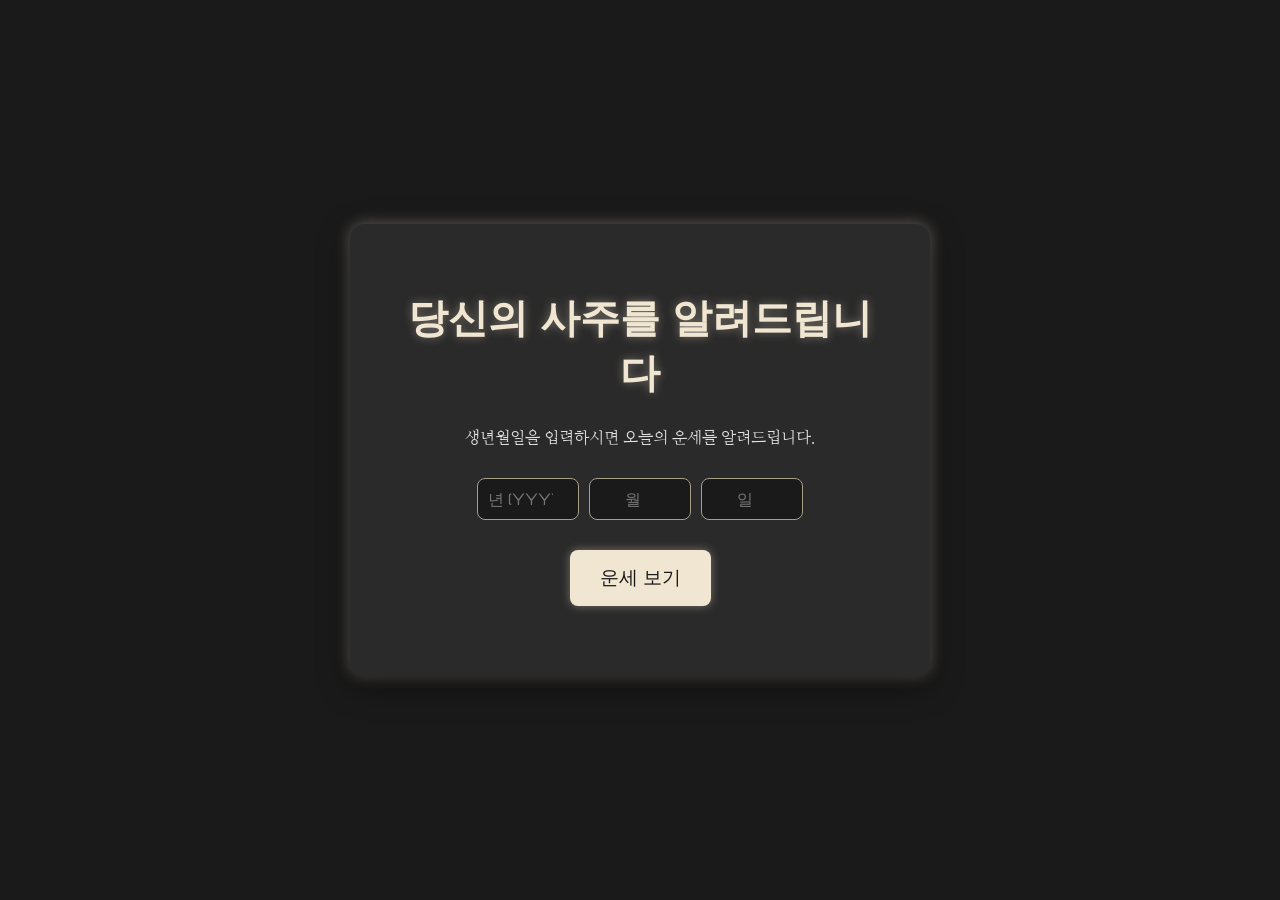
==== index.html @ 943a7c30 "feat: complete initial product builder lecture project" ====
<!DOCTYPE html>
<html lang="ko">
<head>
    <meta charset="UTF-8">
    <meta name="viewport" content="width=device-width, initial-scale=1.0">
    <title>개인 사주 사이트</title>
    <link rel="stylesheet" href="style.css">
</head>
<body>
    <div class="container">
        <h1>당신의 사주를 알려드립니다</h1>
        <p>생년월일을 입력하시면 오늘의 운세를 알려드립니다.</p>
        <div class="input-group">
            <input type="number" id="year" placeholder="년 (YYYY)" min="1900" max="2024">
            <input type="number" id="month" placeholder="월" min="1" max="12">
            <input type="number" id="day" placeholder="일" min="1" max="31">
        </div>
        <button id="get-fortune">운세 보기</button>
        <div id="fortune-result-container"></div>
    </div>
    <script src="main.js"></script>
</body>
</html>
---- style.css ----
@import url('https://fonts.googleapis.com/css2?family=Nanum+Myeongjo&family=Orbitron&display=swap');

:root {
    --primary-color: #f0e6d2;
    --secondary-color: #a89f89;
    --background-color: #1a1a1a;
    --text-color: #e0e0e0;
    --card-background: #2a2a2a;
    --glow-color: rgba(240, 230, 210, 0.4);
}

body {
    font-family: 'Nanum Myeongjo', serif;
    background-color: var(--background-color);
    background-image: subtle-noise-texture.png;
    color: var(--text-color);
    display: flex;
    justify-content: center;
    align-items: center;
    min-height: 100vh;
    margin: 0;
}

.container {
    background-color: var(--card-background);
    padding: 40px;
    border-radius: 15px;
    box-shadow: 0 10px 30px rgba(0, 0, 0, 0.5), 0 0 15px var(--glow-color);
    text-align: center;
    max-width: 500px;
    width: 90%;
}

h1 {
    font-family: 'Orbitron', sans-serif;
    color: var(--primary-color);
    font-size: 2.5rem;
    text-shadow: 0 0 10px var(--glow-color);
}

.input-group {
    display: flex;
    justify-content: center;
    gap: 10px;
    margin: 30px 0;
}

input[type="number"] {
    font-family: 'Orbitron', sans-serif;
    width: 80px;
    padding: 10px;
    border: 1px solid var(--secondary-color);
    border-radius: 8px;
    background-color: var(--background-color);
    color: var(--primary-color);
    font-size: 1rem;
    text-align: center;
}

button {
    font-family: 'Orbitron', sans-serif;
    background-color: var(--primary-color);
    color: var(--background-color);
    border: none;
    padding: 15px 30px;
    border-radius: 8px;
    font-size: 1.2rem;
    cursor: pointer;
    transition: all 0.3s ease;
    box-shadow: 0 0 10px var(--glow-color);
}

button:hover {
    transform: translateY(-3px);
    box-shadow: 0 5px 15px var(--glow-color);
}

#fortune-result-container {
    margin-top: 30px;
}

fortune-result {
    display: block;
    background-color: var(--background-color);
    padding: 20px;
    border-radius: 10px;
    border: 1px solid var(--secondary-color);
    margin-top: 20px;
    animation: fadeIn 1s ease-in-out;
}

@keyframes fadeIn {
    from { opacity: 0; transform: translateY(10px); }
    to { opacity: 1; transform: translateY(0); }
}
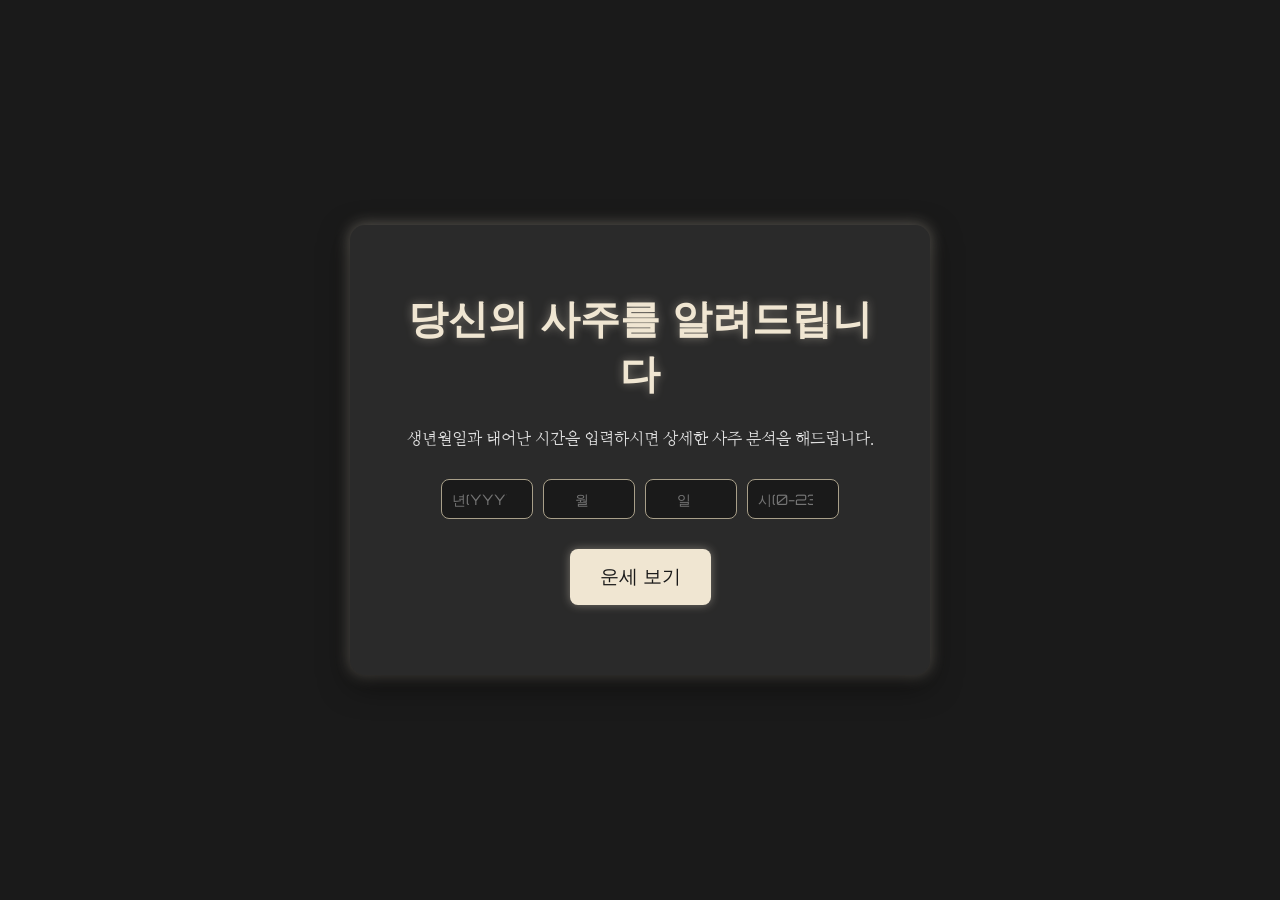
==== commit 6ec2dcb2: "feat: add birth hour input and enhance saju analysis" ====
--- a/index.html
+++ b/index.html
@@ -9,11 +9,12 @@
 <body>
     <div class="container">
         <h1>당신의 사주를 알려드립니다</h1>
-        <p>생년월일을 입력하시면 오늘의 운세를 알려드립니다.</p>
+        <p>생년월일과 태어난 시간을 입력하시면 상세한 사주 분석을 해드립니다.</p>
         <div class="input-group">
-            <input type="number" id="year" placeholder="년 (YYYY)" min="1900" max="2024">
+            <input type="number" id="year" placeholder="년(YYYY)" min="1900" max="2025">
             <input type="number" id="month" placeholder="월" min="1" max="12">
             <input type="number" id="day" placeholder="일" min="1" max="31">
+            <input type="number" id="hour" placeholder="시(0-23)" min="0" max="23">
         </div>
         <button id="get-fortune">운세 보기</button>
         <div id="fortune-result-container"></div>
--- a/style.css
+++ b/style.css
@@ -48,13 +48,13 @@
 
 input[type="number"] {
     font-family: 'Orbitron', sans-serif;
-    width: 80px;
+    width: 70px;
     padding: 10px;
     border: 1px solid var(--secondary-color);
     border-radius: 8px;
     background-color: var(--background-color);
     color: var(--primary-color);
-    font-size: 1rem;
+    font-size: 0.9rem;
     text-align: center;
 }
 
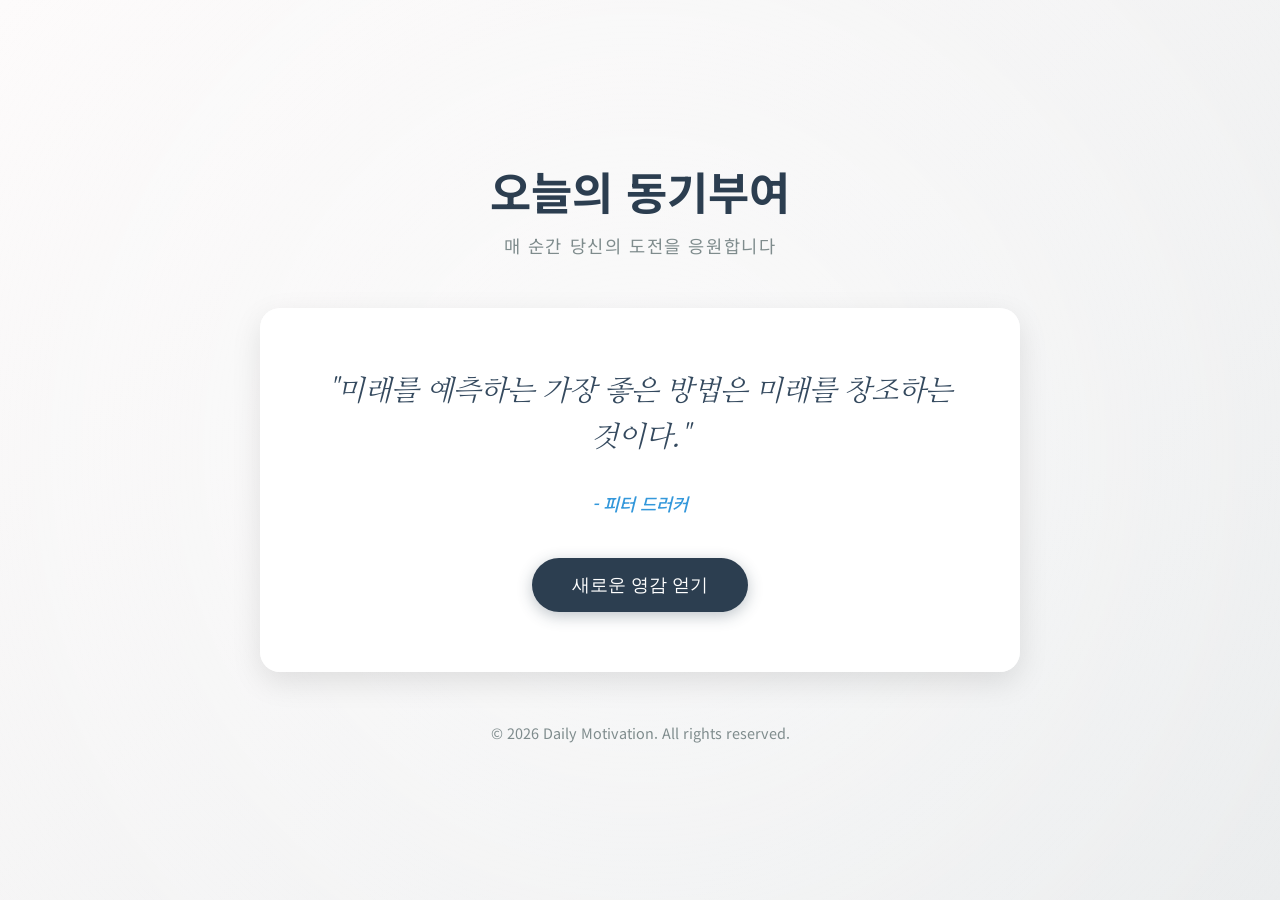
==== commit 183557a4: "feat: transform saju site into Daily Motivation quote generator" ====
--- a/index.html
+++ b/index.html
@@ -3,22 +3,32 @@
 <head>
     <meta charset="UTF-8">
     <meta name="viewport" content="width=device-width, initial-scale=1.0">
-    <title>개인 사주 사이트</title>
+    <title>Daily Motivation - 당신의 하루를 응원합니다</title>
     <link rel="stylesheet" href="style.css">
+    <link href="https://fonts.googleapis.com/css2?family=Noto+Sans+KR:wght@300;500;700&family=Nanum+Myeongjo:wght@700&display=swap" rel="stylesheet">
 </head>
 <body>
-    <div class="container">
-        <h1>당신의 사주를 알려드립니다</h1>
-        <p>생년월일과 태어난 시간을 입력하시면 상세한 사주 분석을 해드립니다.</p>
-        <div class="input-group">
-            <input type="number" id="year" placeholder="년(YYYY)" min="1900" max="2025">
-            <input type="number" id="month" placeholder="월" min="1" max="12">
-            <input type="number" id="day" placeholder="일" min="1" max="31">
-            <input type="number" id="hour" placeholder="시(0-23)" min="0" max="23">
-        </div>
-        <button id="get-fortune">운세 보기</button>
-        <div id="fortune-result-container"></div>
-    </div>
+    <div class="background-overlay"></div>
+    <main class="container">
+        <header>
+            <h1>오늘의 동기부여</h1>
+            <p class="subtitle">매 순간 당신의 도전을 응원합니다</p>
+        </header>
+        
+        <section class="quote-card">
+            <div id="quote-container">
+                <blockquote id="quote">"포기하지 마세요. 시작은 언제나 힘든 법입니다."</blockquote>
+                <cite id="author">- 익명</cite>
+            </div>
+            <div class="actions">
+                <button id="new-quote-btn">새로운 영감 얻기</button>
+            </div>
+        </section>
+
+        <footer>
+            <p>&copy; 2026 Daily Motivation. All rights reserved.</p>
+        </footer>
+    </main>
     <script src="main.js"></script>
 </body>
 </html>
--- a/style.css
+++ b/style.css
@@ -1,96 +1,139 @@
+:root {
+    --bg-start: #fdfbfb;
+    --bg-end: #ebedee;
+    --primary-color: #2c3e50;
+    --accent-color: #3498db;
+    --text-main: #34495e;
+    --text-muted: #7f8c8d;
+    --card-bg: rgba(255, 255, 255, 0.95);
+    --shadow: 0 10px 30px rgba(0, 0, 0, 0.1);
+}
 
-@import url('https://fonts.googleapis.com/css2?family=Nanum+Myeongjo&family=Orbitron&display=swap');
-
-:root {
-    --primary-color: #f0e6d2;
-    --secondary-color: #a89f89;
-    --background-color: #1a1a1a;
-    --text-color: #e0e0e0;
-    --card-background: #2a2a2a;
-    --glow-color: rgba(240, 230, 210, 0.4);
+* {
+    margin: 0;
+    padding: 0;
+    box-sizing: border-box;
 }
 
 body {
-    font-family: 'Nanum Myeongjo', serif;
-    background-color: var(--background-color);
-    background-image: subtle-noise-texture.png;
-    color: var(--text-color);
+    font-family: 'Noto Sans KR', sans-serif;
+    background: linear-gradient(135deg, var(--bg-start) 0%, var(--bg-end) 100%);
+    color: var(--text-main);
+    min-height: 100vh;
     display: flex;
     justify-content: center;
     align-items: center;
-    min-height: 100vh;
-    margin: 0;
+    overflow-x: hidden;
+}
+
+.background-overlay {
+    position: fixed;
+    top: 0;
+    left: 0;
+    width: 100%;
+    height: 100%;
+    background: radial-gradient(circle at 50% 50%, rgba(255, 255, 255, 0.5) 0%, rgba(0, 0, 0, 0) 100%);
+    z-index: -1;
 }
 
 .container {
-    background-color: var(--card-background);
-    padding: 40px;
-    border-radius: 15px;
-    box-shadow: 0 10px 30px rgba(0, 0, 0, 0.5), 0 0 15px var(--glow-color);
+    max-width: 800px;
+    width: 90%;
     text-align: center;
-    max-width: 500px;
-    width: 90%;
+    padding: 40px 20px;
+    z-index: 1;
 }
 
-h1 {
-    font-family: 'Orbitron', sans-serif;
+header h1 {
+    font-size: 2.8rem;
+    font-weight: 700;
     color: var(--primary-color);
-    font-size: 2.5rem;
-    text-shadow: 0 0 10px var(--glow-color);
+    margin-bottom: 10px;
 }
 
-.input-group {
-    display: flex;
-    justify-content: center;
-    gap: 10px;
-    margin: 30px 0;
+header .subtitle {
+    font-size: 1.1rem;
+    color: var(--text-muted);
+    letter-spacing: 0.1rem;
+    margin-bottom: 50px;
 }
 
-input[type="number"] {
-    font-family: 'Orbitron', sans-serif;
-    width: 70px;
-    padding: 10px;
-    border: 1px solid var(--secondary-color);
-    border-radius: 8px;
-    background-color: var(--background-color);
-    color: var(--primary-color);
-    font-size: 0.9rem;
-    text-align: center;
+.quote-card {
+    background: var(--card-bg);
+    padding: 60px 40px;
+    border-radius: 20px;
+    box-shadow: var(--shadow);
+    transition: transform 0.3s ease;
+    backdrop-filter: blur(5px);
+    position: relative;
 }
 
-button {
-    font-family: 'Orbitron', sans-serif;
-    background-color: var(--primary-color);
-    color: var(--background-color);
+.quote-card:hover {
+    transform: translateY(-5px);
+}
+
+#quote-container {
+    min-height: 150px;
+    display: flex;
+    flex-direction: column;
+    justify-content: center;
+    align-items: center;
+}
+
+#quote {
+    font-family: 'Nanum Myeongjo', serif;
+    font-size: 1.8rem;
+    line-height: 1.6;
+    margin-bottom: 20px;
+    font-style: italic;
+    word-break: keep-all;
+    animation: fadeIn 0.8s ease-out;
+}
+
+#author {
+    font-size: 1.1rem;
+    color: var(--accent-color);
+    font-weight: 500;
+    display: block;
+    margin-top: 10px;
+    animation: fadeIn 1.2s ease-out;
+}
+
+.actions {
+    margin-top: 40px;
+}
+
+#new-quote-btn {
+    background: var(--primary-color);
+    color: white;
     border: none;
-    padding: 15px 30px;
-    border-radius: 8px;
-    font-size: 1.2rem;
+    padding: 15px 40px;
+    font-size: 1.1rem;
+    font-weight: 500;
+    border-radius: 50px;
     cursor: pointer;
     transition: all 0.3s ease;
-    box-shadow: 0 0 10px var(--glow-color);
+    box-shadow: 0 4px 15px rgba(44, 62, 80, 0.3);
 }
 
-button:hover {
-    transform: translateY(-3px);
-    box-shadow: 0 5px 15px var(--glow-color);
+#new-quote-btn:hover {
+    background: var(--accent-color);
+    transform: scale(1.05);
+    box-shadow: 0 6px 20px rgba(52, 152, 219, 0.4);
 }
 
-#fortune-result-container {
-    margin-top: 30px;
-}
-
-fortune-result {
-    display: block;
-    background-color: var(--background-color);
-    padding: 20px;
-    border-radius: 10px;
-    border: 1px solid var(--secondary-color);
-    margin-top: 20px;
-    animation: fadeIn 1s ease-in-out;
+footer {
+    margin-top: 50px;
+    font-size: 0.9rem;
+    color: var(--text-muted);
 }
 
 @keyframes fadeIn {
     from { opacity: 0; transform: translateY(10px); }
     to { opacity: 1; transform: translateY(0); }
 }
+
+@media (max-width: 600px) {
+    header h1 { font-size: 2rem; }
+    #quote { font-size: 1.4rem; }
+}
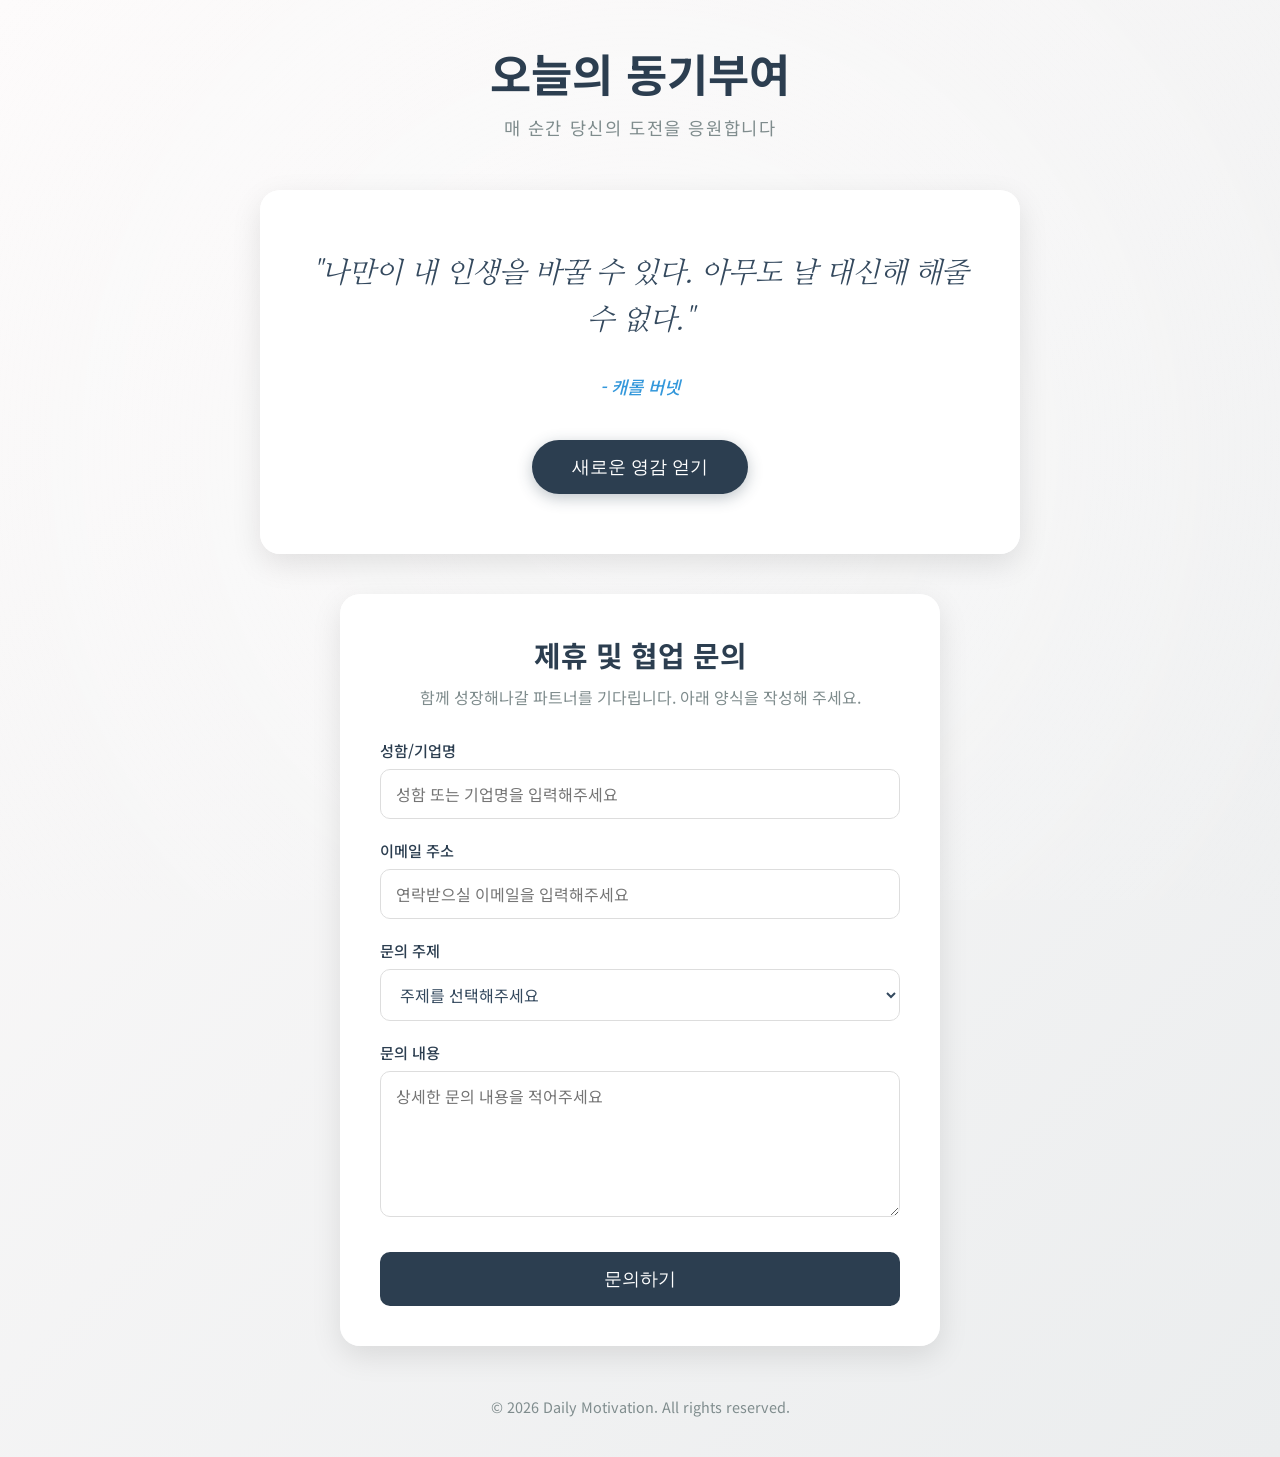
==== commit fb02d6f1: "feat: implement partnership inquiry form and update deployment to Cloudflare Pages" ====
--- a/index.html
+++ b/index.html
@@ -25,6 +25,39 @@
             </div>
         </section>
 
+        <section class="form-container">
+            <div class="form-card">
+                <h2>제휴 및 협업 문의</h2>
+                <p class="form-desc">함께 성장해나갈 파트너를 기다립니다. 아래 양식을 작성해 주세요.</p>
+                
+                <form action="https://formspree.io/f/xojnokkp" method="POST" id="partnership-form">
+                    <div class="form-group">
+                        <label for="name">성함/기업명</label>
+                        <input type="text" id="name" name="name" placeholder="성함 또는 기업명을 입력해주세요" required>
+                    </div>
+                    <div class="form-group">
+                        <label for="email">이메일 주소</label>
+                        <input type="email" id="email" name="_replyto" placeholder="연락받으실 이메일을 입력해주세요" required>
+                    </div>
+                    <div class="form-group">
+                        <label for="subject">문의 주제</label>
+                        <select id="subject" name="subject" required>
+                            <option value="" disabled selected>주제를 선택해주세요</option>
+                            <option value="content_partnership">콘텐츠 제휴</option>
+                            <option value="ad_inquiry">광고 문의</option>
+                            <option value="tech_collaboration">기술 협업</option>
+                            <option value="others">기타</option>
+                        </select>
+                    </div>
+                    <div class="form-group">
+                        <label for="message">문의 내용</label>
+                        <textarea id="message" name="message" rows="5" placeholder="상세한 문의 내용을 적어주세요" required></textarea>
+                    </div>
+                    <button type="submit" class="submit-btn">문의하기</button>
+                </form>
+            </div>
+        </section>
+
         <footer>
             <p>&copy; 2026 Daily Motivation. All rights reserved.</p>
         </footer>
--- a/style.css
+++ b/style.css
@@ -128,6 +128,94 @@
     color: var(--text-muted);
 }
 
+/* Form Styles */
+.form-container {
+    margin-top: 40px;
+    width: 100%;
+    display: flex;
+    justify-content: center;
+}
+
+.form-card {
+    background: var(--card-bg);
+    padding: 40px;
+    border-radius: 20px;
+    box-shadow: var(--shadow);
+    backdrop-filter: blur(5px);
+    width: 100%;
+    max-width: 600px;
+    text-align: left;
+}
+
+.form-card h2 {
+    font-size: 1.8rem;
+    color: var(--primary-color);
+    margin-bottom: 10px;
+    text-align: center;
+}
+
+.form-desc {
+    font-size: 1rem;
+    color: var(--text-muted);
+    margin-bottom: 30px;
+    text-align: center;
+}
+
+.form-group {
+    margin-bottom: 20px;
+}
+
+.form-group label {
+    display: block;
+    font-size: 0.95rem;
+    font-weight: 500;
+    margin-bottom: 8px;
+    color: var(--primary-color);
+}
+
+.form-group input,
+.form-group select,
+.form-group textarea {
+    width: 100%;
+    padding: 12px 15px;
+    border: 1px solid #ddd;
+    border-radius: 10px;
+    font-family: inherit;
+    font-size: 1rem;
+    color: var(--text-main);
+    transition: all 0.3s ease;
+    background-color: rgba(255, 255, 255, 0.8);
+}
+
+.form-group input:focus,
+.form-group select:focus,
+.form-group textarea:focus {
+    outline: none;
+    border-color: var(--accent-color);
+    box-shadow: 0 0 0 3px rgba(52, 152, 219, 0.2);
+    background-color: #fff;
+}
+
+.submit-btn {
+    width: 100%;
+    background: var(--primary-color);
+    color: white;
+    border: none;
+    padding: 15px;
+    font-size: 1.1rem;
+    font-weight: 500;
+    border-radius: 10px;
+    cursor: pointer;
+    transition: all 0.3s ease;
+    margin-top: 10px;
+}
+
+.submit-btn:hover {
+    background: var(--accent-color);
+    transform: translateY(-2px);
+    box-shadow: 0 4px 15px rgba(52, 152, 219, 0.3);
+}
+
 @keyframes fadeIn {
     from { opacity: 0; transform: translateY(10px); }
     to { opacity: 1; transform: translateY(0); }
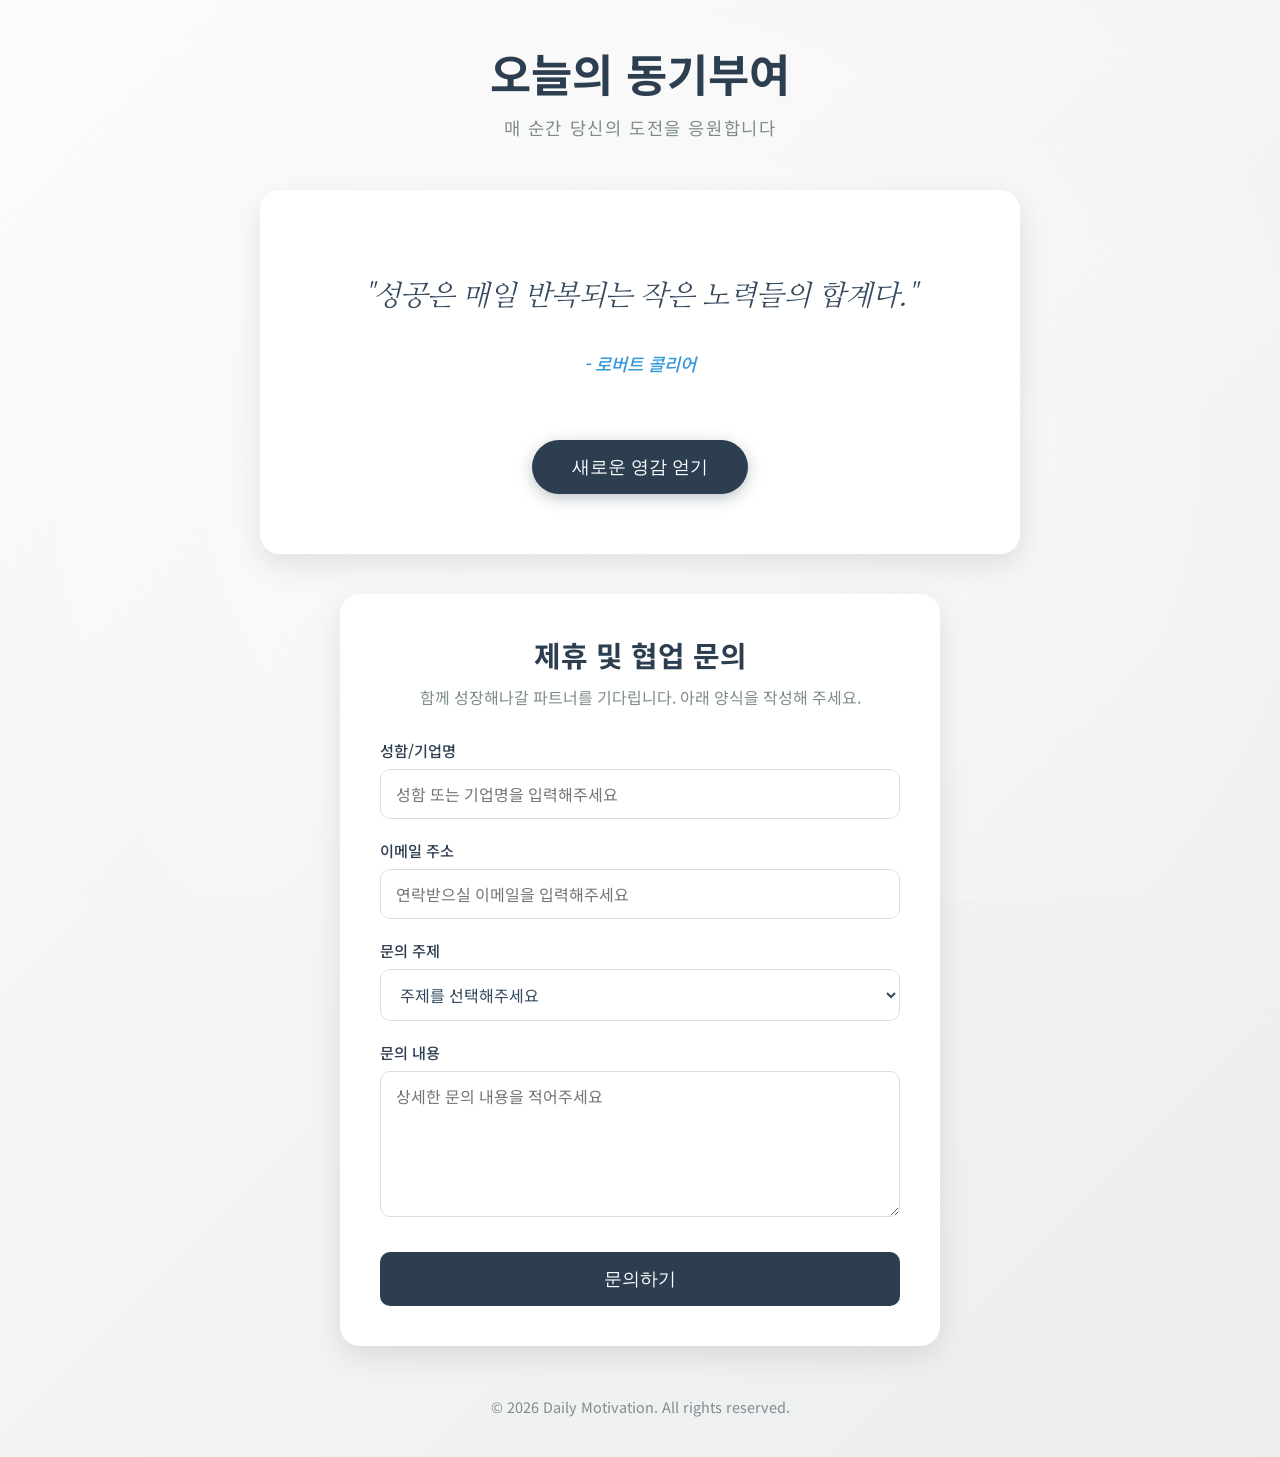
==== commit 086f99fd: "feat: integrate Google AdSense and add ads.txt" ====
--- a/index.html
+++ b/index.html
@@ -4,6 +4,9 @@
     <meta charset="UTF-8">
     <meta name="viewport" content="width=device-width, initial-scale=1.0">
     <title>Daily Motivation - 당신의 하루를 응원합니다</title>
+    <meta name="google-adsense-account" content="ca-pub-9754167781174678">
+    <script async src="https://pagead2.googlesyndication.com/pagead/js/adsbygoogle.js?client=ca-pub-9754167781174678"
+     crossorigin="anonymous"></script>
     <link rel="stylesheet" href="style.css">
     <link href="https://fonts.googleapis.com/css2?family=Noto+Sans+KR:wght@300;500;700&family=Nanum+Myeongjo:wght@700&display=swap" rel="stylesheet">
 </head>
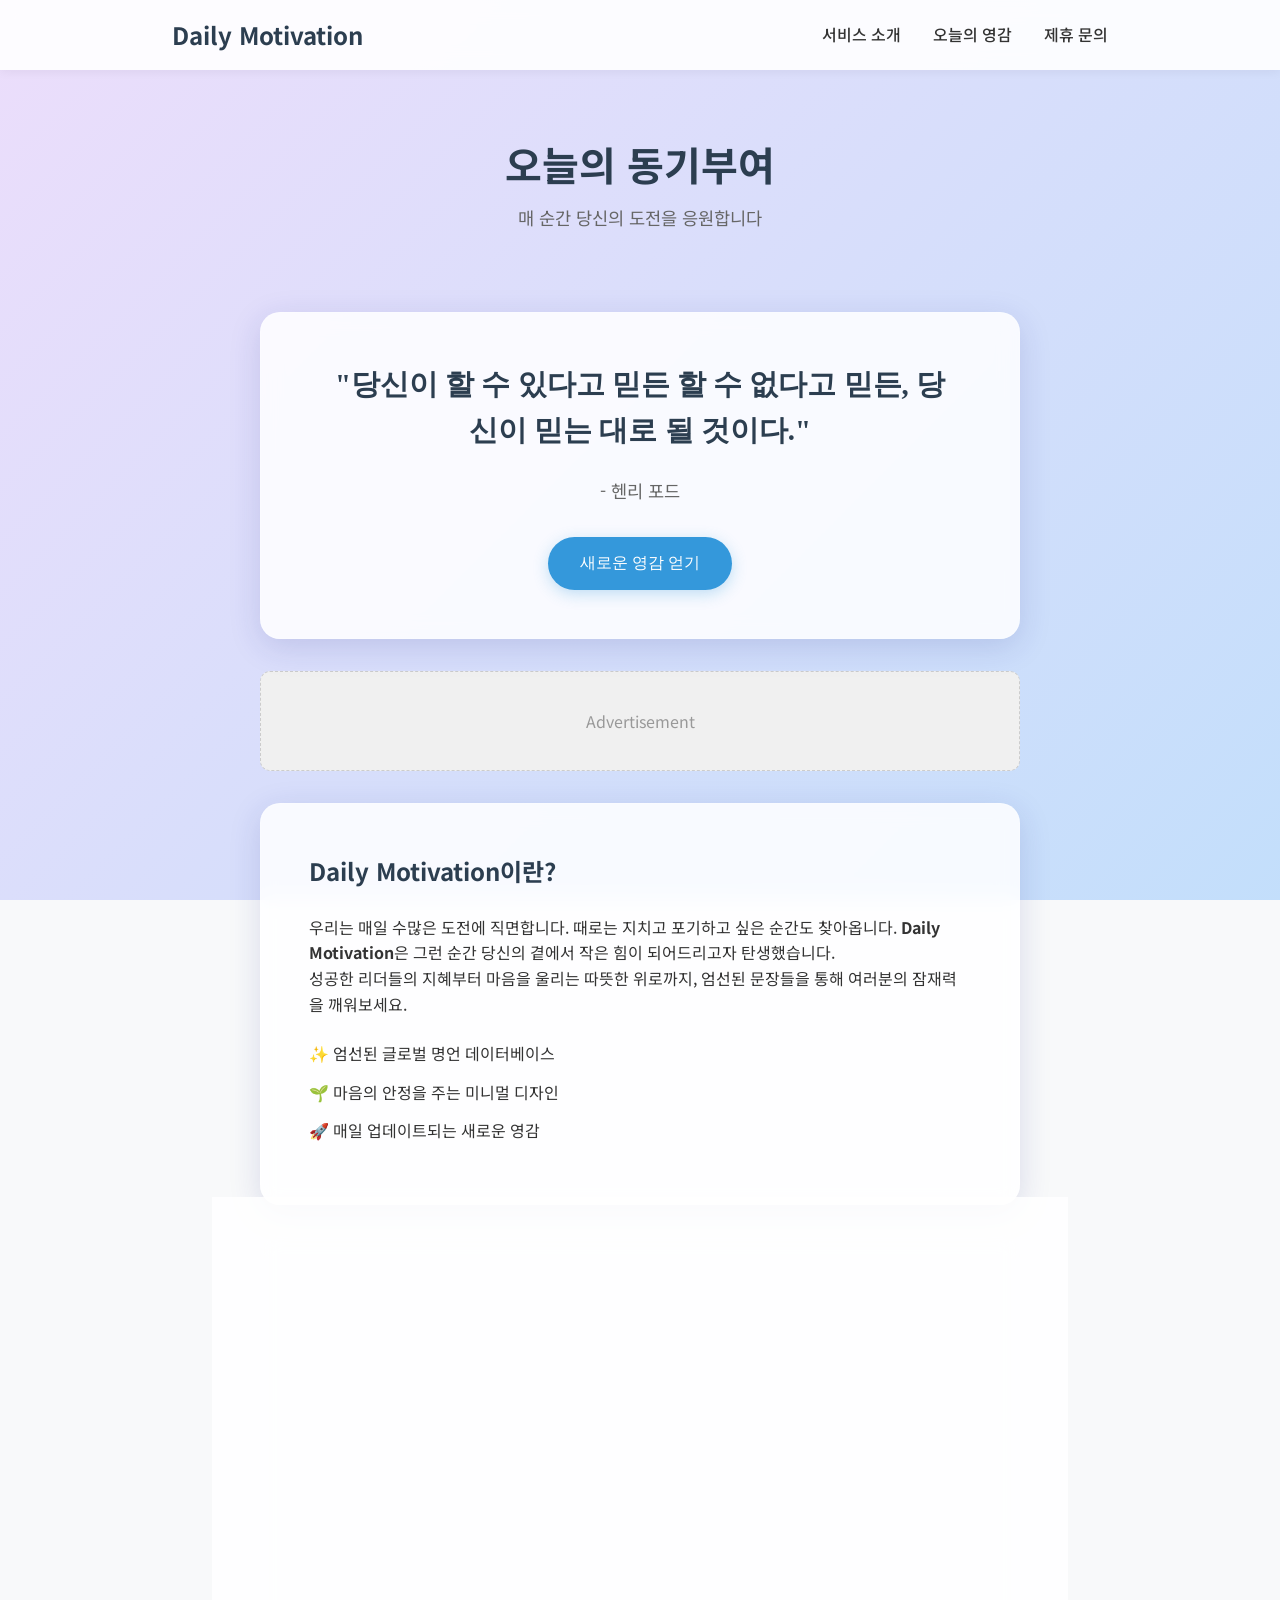
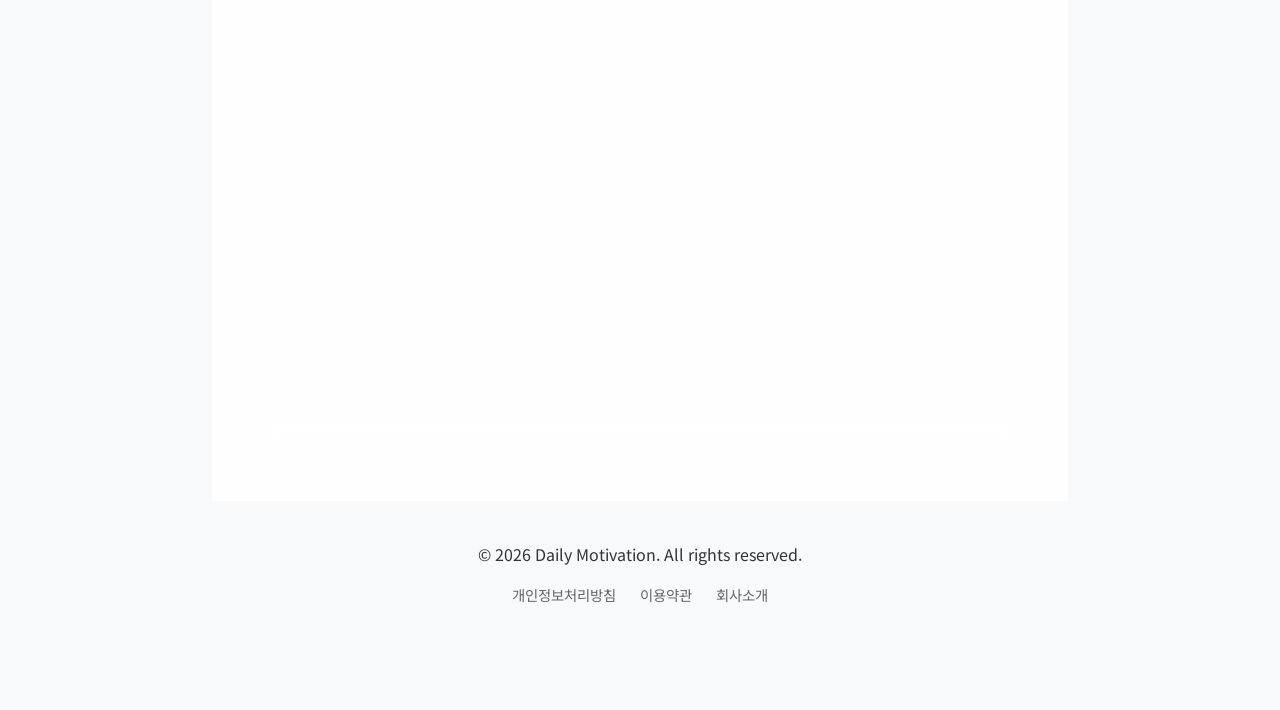
==== commit cac17feb: "docs: optimize site for AdSense approval with high-quality content and legal pages" ====
--- a/index.html
+++ b/index.html
@@ -3,7 +3,8 @@
 <head>
     <meta charset="UTF-8">
     <meta name="viewport" content="width=device-width, initial-scale=1.0">
-    <title>Daily Motivation - 당신의 하루를 응원합니다</title>
+    <title>Daily Motivation - 매일 당신의 하루를 응원하는 동기부여</title>
+    <meta name="description" content="매일 새로운 동기부여 명언과 영감을 통해 긍정적인 하루를 시작하세요. 성공, 도전, 힐링을 위한 메시지를 제공합니다.">
     <meta name="google-adsense-account" content="ca-pub-9754167781174678">
     <script async src="https://pagead2.googlesyndication.com/pagead/js/adsbygoogle.js?client=ca-pub-9754167781174678"
      crossorigin="anonymous"></script>
@@ -12,13 +13,25 @@
 </head>
 <body>
     <div class="background-overlay"></div>
+    
+    <nav class="navbar">
+        <div class="nav-container">
+            <a href="index.html" class="logo">Daily Motivation</a>
+            <ul class="nav-links">
+                <li><a href="#about">서비스 소개</a></li>
+                <li><a href="#inspiration">오늘의 영감</a></li>
+                <li><a href="#contact">제휴 문의</a></li>
+            </ul>
+        </div>
+    </nav>
+
     <main class="container">
         <header>
             <h1>오늘의 동기부여</h1>
             <p class="subtitle">매 순간 당신의 도전을 응원합니다</p>
         </header>
         
-        <section class="quote-card">
+        <section id="inspiration" class="quote-card">
             <div id="quote-container">
                 <blockquote id="quote">"포기하지 마세요. 시작은 언제나 힘든 법입니다."</blockquote>
                 <cite id="author">- 익명</cite>
@@ -28,7 +41,25 @@
             </div>
         </section>
 
-        <section class="form-container">
+        <!-- 광고 영역 Placeholder (애드센스 승인 후 자동 배치 예정) -->
+        <div class="ad-placeholder">
+            <p>Advertisement</p>
+        </div>
+
+        <section id="about" class="intro-section">
+            <div class="intro-card">
+                <h2>Daily Motivation이란?</h2>
+                <p>우리는 매일 수많은 도전에 직면합니다. 때로는 지치고 포기하고 싶은 순간도 찾아옵니다. <strong>Daily Motivation</strong>은 그런 순간 당신의 곁에서 작은 힘이 되어드리고자 탄생했습니다.</p>
+                <p>성공한 리더들의 지혜부터 마음을 울리는 따뜻한 위로까지, 엄선된 문장들을 통해 여러분의 잠재력을 깨워보세요.</p>
+                <ul class="feature-list">
+                    <li>✨ 엄선된 글로벌 명언 데이터베이스</li>
+                    <li>🌱 마음의 안정을 주는 미니멀 디자인</li>
+                    <li>🚀 매일 업데이트되는 새로운 영감</li>
+                </ul>
+            </div>
+        </section>
+
+        <section id="contact" class="form-container">
             <div class="form-card">
                 <h2>제휴 및 협업 문의</h2>
                 <p class="form-desc">함께 성장해나갈 파트너를 기다립니다. 아래 양식을 작성해 주세요.</p>
@@ -61,8 +92,15 @@
             </div>
         </section>
 
-        <footer>
-            <p>&copy; 2026 Daily Motivation. All rights reserved.</p>
+        <footer class="site-footer">
+            <div class="footer-content">
+                <p>&copy; 2026 Daily Motivation. All rights reserved.</p>
+                <div class="footer-links">
+                    <a href="privacy.html">개인정보처리방침</a>
+                    <a href="terms.html">이용약관</a>
+                    <a href="#about">회사소개</a>
+                </div>
+            </div>
         </footer>
     </main>
     <script src="main.js"></script>
--- a/style.css
+++ b/style.css
@@ -1,12 +1,13 @@
 :root {
-    --bg-start: #fdfbfb;
-    --bg-end: #ebedee;
     --primary-color: #2c3e50;
+    --secondary-color: #34495e;
     --accent-color: #3498db;
-    --text-main: #34495e;
-    --text-muted: #7f8c8d;
-    --card-bg: rgba(255, 255, 255, 0.95);
-    --shadow: 0 10px 30px rgba(0, 0, 0, 0.1);
+    --bg-color: #f8f9fa;
+    --card-bg: rgba(255, 255, 255, 0.85);
+    --text-main: #333;
+    --text-light: #666;
+    --glass-shadow: 0 8px 32px 0 rgba(31, 38, 135, 0.15);
+    --border-radius: 20px;
 }
 
 * {
@@ -17,12 +18,9 @@
 
 body {
     font-family: 'Noto Sans KR', sans-serif;
-    background: linear-gradient(135deg, var(--bg-start) 0%, var(--bg-end) 100%);
+    background-color: var(--bg-color);
     color: var(--text-main);
-    min-height: 100vh;
-    display: flex;
-    justify-content: center;
-    align-items: center;
+    line-height: 1.6;
     overflow-x: hidden;
 }
 
@@ -32,196 +30,274 @@
     left: 0;
     width: 100%;
     height: 100%;
-    background: radial-gradient(circle at 50% 50%, rgba(255, 255, 255, 0.5) 0%, rgba(0, 0, 0, 0) 100%);
+    background: linear-gradient(135deg, #e0c3fc 0%, #8ec5fc 100%);
     z-index: -1;
-}
-
+    opacity: 0.5;
+}
+
+/* Navbar */
+.navbar {
+    position: fixed;
+    top: 0;
+    width: 100%;
+    background: rgba(255, 255, 255, 0.9);
+    backdrop-filter: blur(10px);
+    z-index: 1000;
+    box-shadow: 0 2px 10px rgba(0,0,0,0.05);
+}
+
+.nav-container {
+    max-width: 1000px;
+    margin: 0 auto;
+    padding: 1rem 2rem;
+    display: flex;
+    justify-content: space-between;
+    align-items: center;
+}
+
+.logo {
+    font-size: 1.5rem;
+    font-weight: 700;
+    color: var(--primary-color);
+    text-decoration: none;
+}
+
+.nav-links {
+    display: flex;
+    list-style: none;
+    gap: 2rem;
+}
+
+.nav-links a {
+    text-decoration: none;
+    color: var(--text-main);
+    font-weight: 500;
+    transition: color 0.3s;
+}
+
+.nav-links a:hover {
+    color: var(--accent-color);
+}
+
+/* Container */
 .container {
     max-width: 800px;
-    width: 90%;
+    margin: 100px auto 40px;
+    padding: 0 20px;
+}
+
+header {
     text-align: center;
-    padding: 40px 20px;
-    z-index: 1;
+    margin-bottom: 3rem;
+    padding: 2rem 0;
 }
 
 header h1 {
-    font-size: 2.8rem;
-    font-weight: 700;
-    color: var(--primary-color);
-    margin-bottom: 10px;
-}
-
-header .subtitle {
+    font-size: 2.5rem;
+    color: var(--primary-color);
+    margin-bottom: 0.5rem;
+}
+
+.subtitle {
     font-size: 1.1rem;
-    color: var(--text-muted);
-    letter-spacing: 0.1rem;
-    margin-bottom: 50px;
-}
-
-.quote-card {
+    color: var(--text-light);
+}
+
+/* Cards */
+.quote-card, .form-card, .intro-card {
     background: var(--card-bg);
-    padding: 60px 40px;
-    border-radius: 20px;
-    box-shadow: var(--shadow);
-    transition: transform 0.3s ease;
-    backdrop-filter: blur(5px);
-    position: relative;
-}
-
-.quote-card:hover {
-    transform: translateY(-5px);
-}
-
+    backdrop-filter: blur(10px);
+    border-radius: var(--border-radius);
+    padding: 3rem;
+    box-shadow: var(--glass-shadow);
+    border: 1px solid rgba(255, 255, 255, 0.18);
+    margin-bottom: 2rem;
+}
+
+/* Inspiration Section */
 #quote-container {
-    min-height: 150px;
-    display: flex;
-    flex-direction: column;
-    justify-content: center;
-    align-items: center;
+    text-align: center;
+    margin-bottom: 2rem;
 }
 
 #quote {
     font-family: 'Nanum Myeongjo', serif;
     font-size: 1.8rem;
-    line-height: 1.6;
-    margin-bottom: 20px;
-    font-style: italic;
-    word-break: keep-all;
-    animation: fadeIn 0.8s ease-out;
+    font-weight: 700;
+    margin-bottom: 1.5rem;
+    color: var(--primary-color);
+    position: relative;
+    padding: 0 20px;
 }
 
 #author {
     font-size: 1.1rem;
-    color: var(--accent-color);
+    color: var(--text-light);
+    font-style: normal;
+}
+
+.actions {
+    text-align: center;
+}
+
+#new-quote-btn {
+    padding: 1rem 2rem;
+    font-size: 1rem;
+    background-color: var(--accent-color);
+    color: white;
+    border: none;
+    border-radius: 50px;
+    cursor: pointer;
+    transition: transform 0.3s, background-color 0.3s;
+    box-shadow: 0 4px 15px rgba(52, 152, 219, 0.3);
+}
+
+#new-quote-btn:hover {
+    background-color: #2980b9;
+    transform: translateY(-2px);
+}
+
+/* Intro Section */
+.intro-section h2 {
+    margin-bottom: 1.5rem;
+    color: var(--primary-color);
+}
+
+.feature-list {
+    margin-top: 1.5rem;
+    list-style: none;
+}
+
+.feature-list li {
+    margin-bottom: 0.8rem;
+    display: flex;
+    align-items: center;
+    gap: 10px;
+}
+
+/* Ad Placeholder */
+.ad-placeholder {
+    background: #f0f0f0;
+    height: 100px;
+    margin: 2rem 0;
+    display: flex;
+    align-items: center;
+    justify-content: center;
+    color: #999;
+    border-radius: 10px;
+    border: 1px dashed #ccc;
+}
+
+/* Form Styles */
+.form-card h2 {
+    margin-bottom: 1rem;
+    color: var(--primary-color);
+}
+
+.form-desc {
+    margin-bottom: 2rem;
+    color: var(--text-light);
+}
+
+.form-group {
+    margin-bottom: 1.5rem;
+}
+
+.form-group label {
+    display: block;
+    margin-bottom: 0.5rem;
     font-weight: 500;
-    display: block;
-    margin-top: 10px;
-    animation: fadeIn 1.2s ease-out;
-}
-
-.actions {
-    margin-top: 40px;
-}
-
-#new-quote-btn {
+}
+
+.form-group input, .form-group select, .form-group textarea {
+    width: 100%;
+    padding: 0.8rem;
+    border-radius: 10px;
+    border: 1px solid #ddd;
+    font-family: inherit;
+    font-size: 1rem;
+}
+
+.submit-btn {
+    width: 100%;
+    padding: 1rem;
     background: var(--primary-color);
     color: white;
     border: none;
-    padding: 15px 40px;
+    border-radius: 10px;
     font-size: 1.1rem;
-    font-weight: 500;
-    border-radius: 50px;
+    font-weight: 700;
     cursor: pointer;
-    transition: all 0.3s ease;
-    box-shadow: 0 4px 15px rgba(44, 62, 80, 0.3);
-}
-
-#new-quote-btn:hover {
-    background: var(--accent-color);
-    transform: scale(1.05);
-    box-shadow: 0 6px 20px rgba(52, 152, 219, 0.4);
-}
-
-footer {
-    margin-top: 50px;
+    transition: background 0.3s;
+}
+
+.submit-btn:hover {
+    background: #1a252f;
+}
+
+/* Footer */
+.site-footer {
+    text-align: center;
+    padding: 4rem 0;
+    border-top: 1px solid rgba(0,0,0,0.05);
+}
+
+.footer-links {
+    margin-top: 1rem;
+    display: flex;
+    justify-content: center;
+    gap: 1.5rem;
+}
+
+.footer-links a {
+    color: var(--text-light);
+    text-decoration: none;
     font-size: 0.9rem;
-    color: var(--text-muted);
-}
-
-/* Form Styles */
-.form-container {
-    margin-top: 40px;
-    width: 100%;
-    display: flex;
-    justify-content: center;
-}
-
-.form-card {
-    background: var(--card-bg);
-    padding: 40px;
-    border-radius: 20px;
-    box-shadow: var(--shadow);
-    backdrop-filter: blur(5px);
-    width: 100%;
-    max-width: 600px;
-    text-align: left;
-}
-
-.form-card h2 {
-    font-size: 1.8rem;
-    color: var(--primary-color);
-    margin-bottom: 10px;
-    text-align: center;
-}
-
-.form-desc {
-    font-size: 1rem;
-    color: var(--text-muted);
-    margin-bottom: 30px;
-    text-align: center;
-}
-
-.form-group {
-    margin-bottom: 20px;
-}
-
-.form-group label {
-    display: block;
-    font-size: 0.95rem;
-    font-weight: 500;
-    margin-bottom: 8px;
-    color: var(--primary-color);
-}
-
-.form-group input,
-.form-group select,
-.form-group textarea {
-    width: 100%;
-    padding: 12px 15px;
-    border: 1px solid #ddd;
-    border-radius: 10px;
-    font-family: inherit;
-    font-size: 1rem;
-    color: var(--text-main);
-    transition: all 0.3s ease;
-    background-color: rgba(255, 255, 255, 0.8);
-}
-
-.form-group input:focus,
-.form-group select:focus,
-.form-group textarea:focus {
-    outline: none;
-    border-color: var(--accent-color);
-    box-shadow: 0 0 0 3px rgba(52, 152, 219, 0.2);
-    background-color: #fff;
-}
-
-.submit-btn {
-    width: 100%;
-    background: var(--primary-color);
-    color: white;
-    border: none;
-    padding: 15px;
-    font-size: 1.1rem;
-    font-weight: 500;
-    border-radius: 10px;
-    cursor: pointer;
-    transition: all 0.3s ease;
-    margin-top: 10px;
-}
-
-.submit-btn:hover {
-    background: var(--accent-color);
-    transform: translateY(-2px);
-    box-shadow: 0 4px 15px rgba(52, 152, 219, 0.3);
-}
-
-@keyframes fadeIn {
-    from { opacity: 0; transform: translateY(10px); }
-    to { opacity: 1; transform: translateY(0); }
-}
-
+}
+
+.footer-links a:hover {
+    color: var(--accent-color);
+}
+
+/* Legal Page Specifics */
+.legal-page {
+    background: white;
+}
+
+.legal-container {
+    padding: 4rem 2rem;
+}
+
+.legal-container h1 {
+    margin-bottom: 2rem;
+}
+
+.legal-container h2 {
+    margin: 2rem 0 1rem;
+}
+
+.back-link {
+    display: inline-block;
+    margin-top: 3rem;
+    color: var(--accent-color);
+    text-decoration: none;
+}
+
+/* Responsive */
 @media (max-width: 600px) {
-    header h1 { font-size: 2rem; }
-    #quote { font-size: 1.4rem; }
-}
+    .nav-links {
+        display: none;
+    }
+    
+    header h1 {
+        font-size: 1.8rem;
+    }
+    
+    .quote-card, .form-card, .intro-card {
+        padding: 2rem 1.5rem;
+    }
+    
+    #quote {
+        font-size: 1.4rem;
+    }
+}
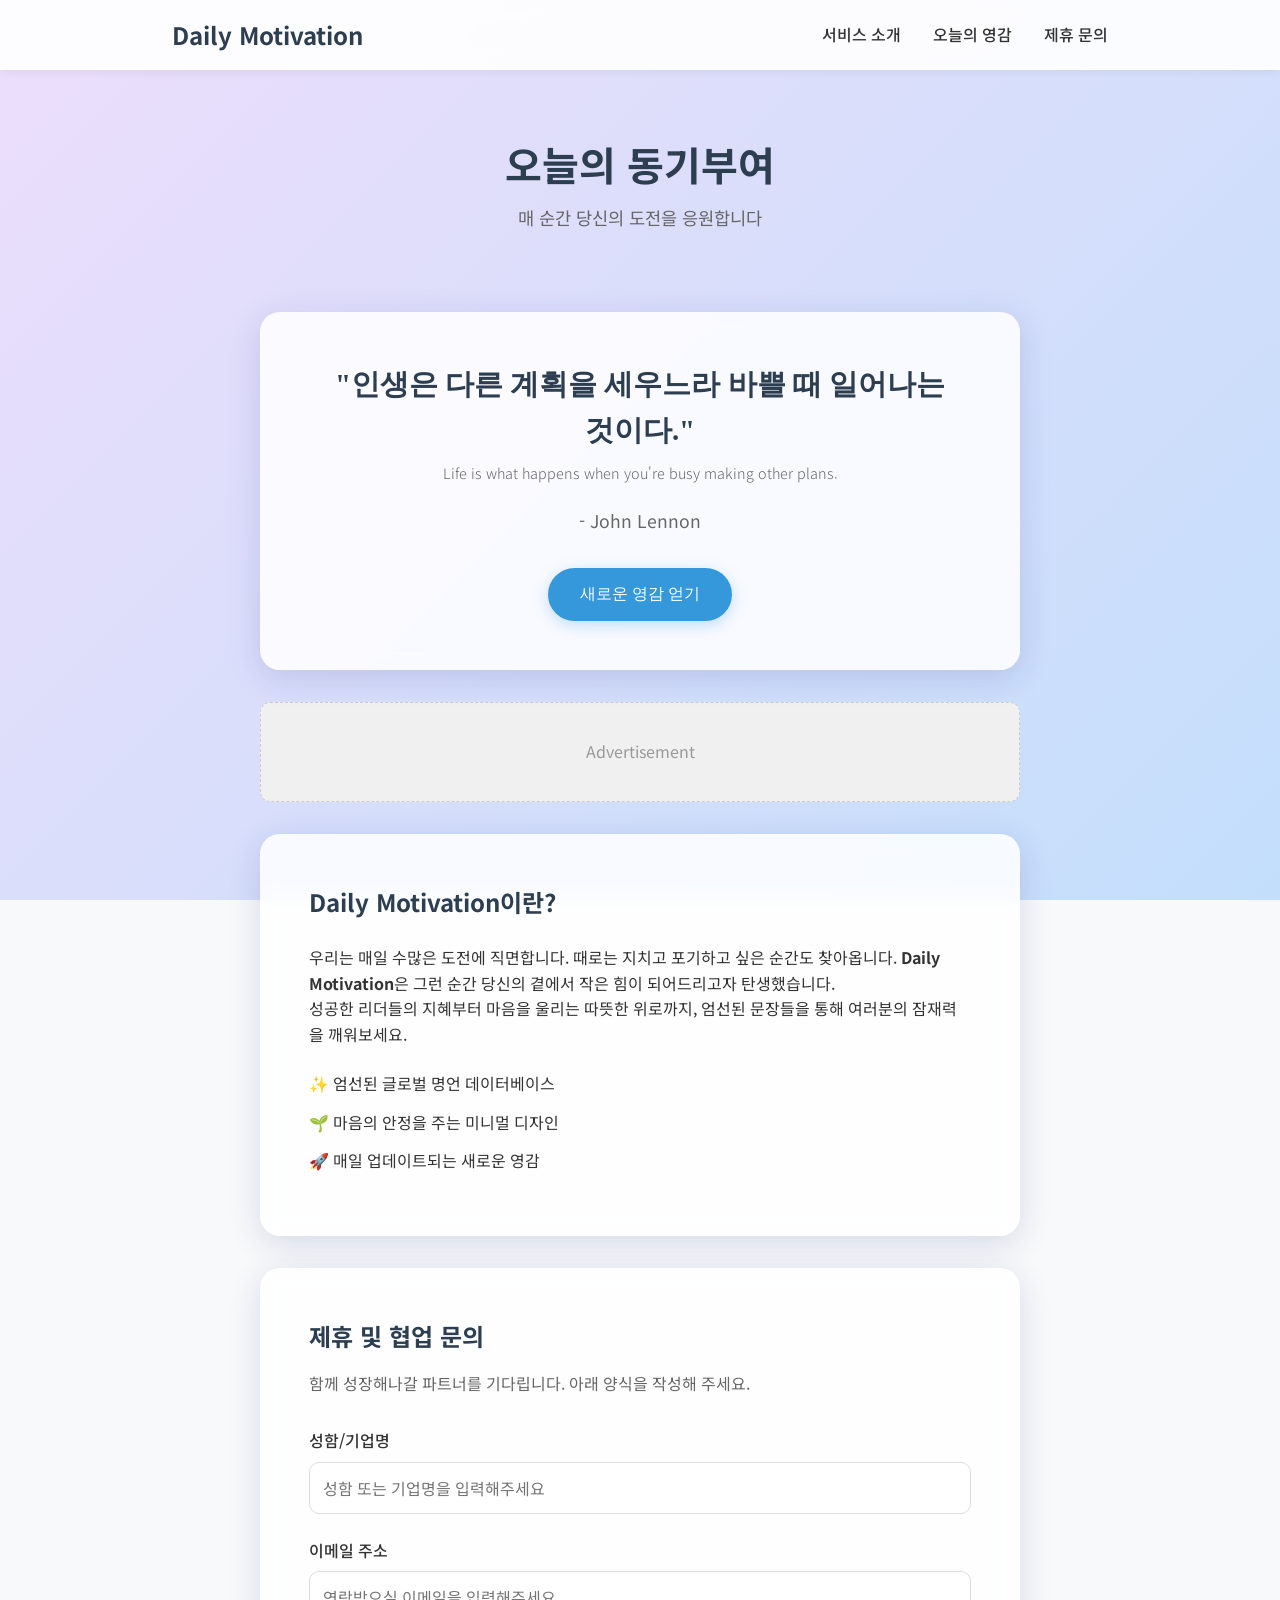
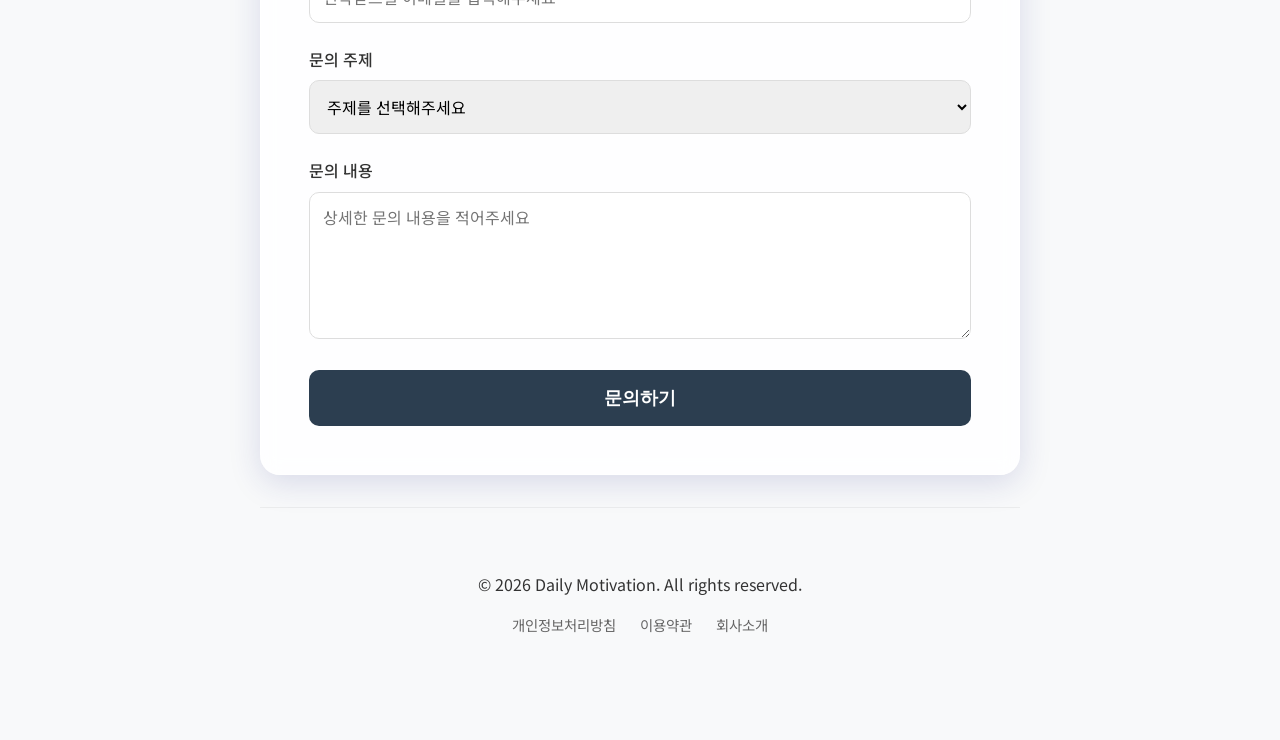
==== commit 4e5b28df: "feat: add 200+ quotes and implement dual-language display" ====
--- a/index.html
+++ b/index.html
@@ -103,6 +103,7 @@
             </div>
         </footer>
     </main>
+    <script src="quotes.js"></script>
     <script src="main.js"></script>
 </body>
 </html>
--- a/style.css
+++ b/style.css
@@ -128,6 +128,24 @@
     color: var(--primary-color);
     position: relative;
     padding: 0 20px;
+    display: flex;
+    flex-direction: column;
+    align-items: center;
+    gap: 10px;
+}
+
+.ko-text {
+    display: block;
+}
+
+.en-text {
+    display: block;
+    font-size: 0.9rem;
+    font-weight: 300;
+    color: var(--text-light);
+    font-family: 'Noto Sans KR', sans-serif;
+    max-width: 80%;
+    line-height: 1.4;
 }
 
 #author {
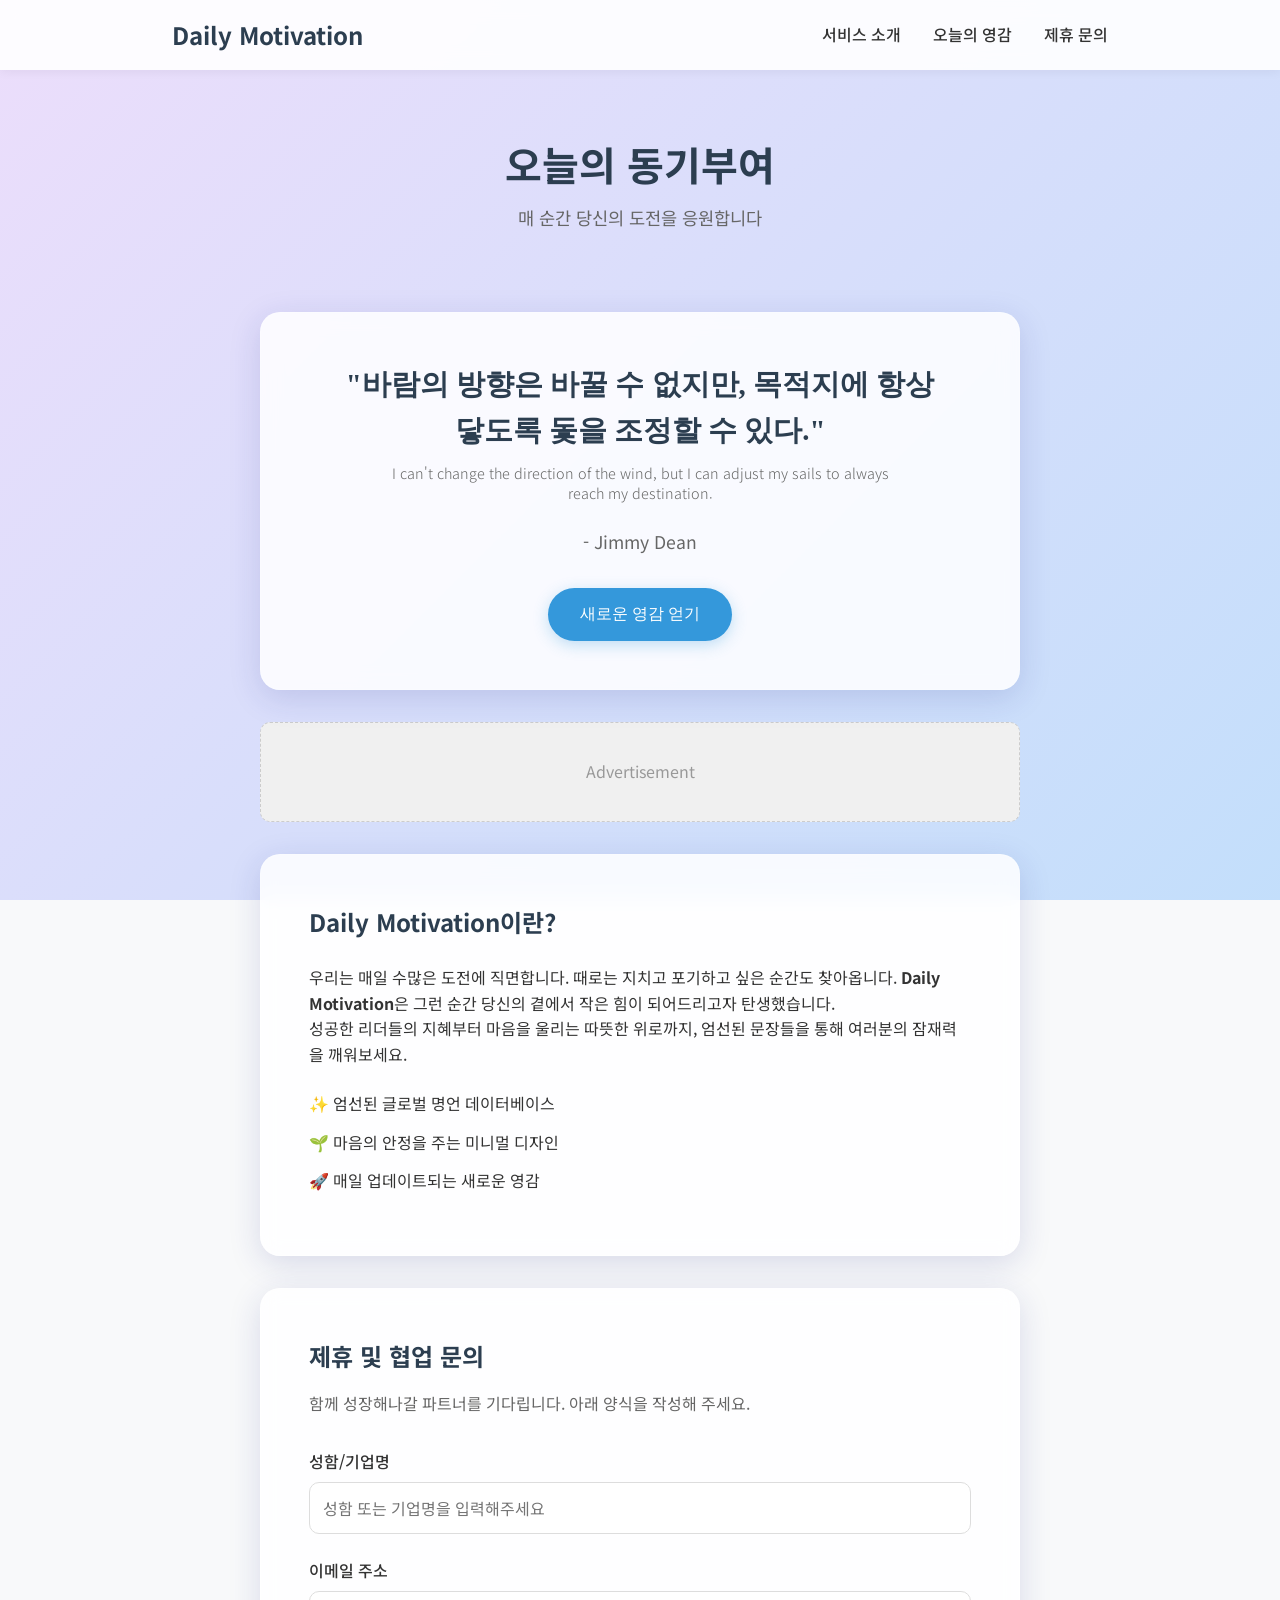
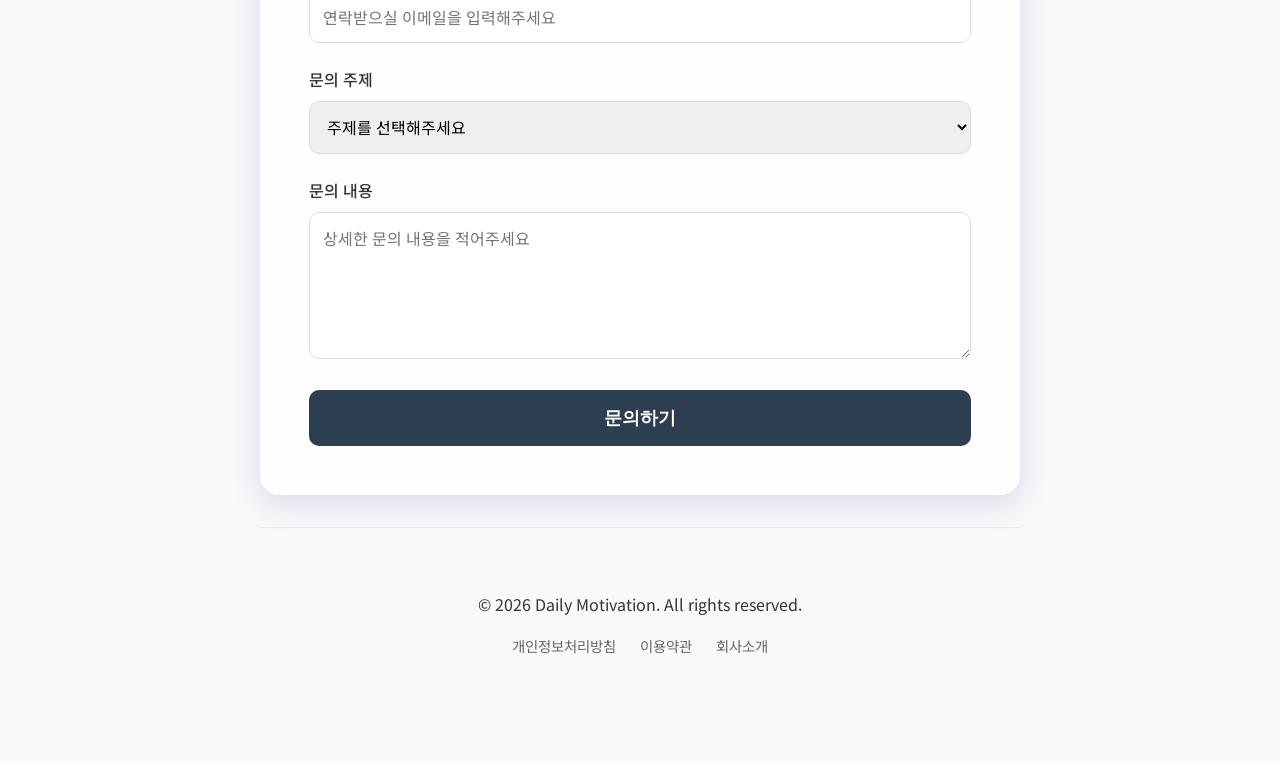
==== commit 21f16c78: "Initial commit" ====
--- a/index.html
+++ b/index.html
@@ -8,6 +8,15 @@
     <meta name="google-adsense-account" content="ca-pub-9754167781174678">
     <script async src="https://pagead2.googlesyndication.com/pagead/js/adsbygoogle.js?client=ca-pub-9754167781174678"
      crossorigin="anonymous"></script>
+    <!-- Google tag (gtag.js) -->
+    <script async src="https://www.googletagmanager.com/gtag/js?id=G-JZGG972DBS"></script>
+    <script>
+      window.dataLayer = window.dataLayer || [];
+      function gtag(){dataLayer.push(arguments);}
+      gtag('js', new Date());
+
+      gtag('config', 'G-JZGG972DBS');
+    </script>
     <link rel="stylesheet" href="style.css">
     <link href="https://fonts.googleapis.com/css2?family=Noto+Sans+KR:wght@300;500;700&family=Nanum+Myeongjo:wght@700&display=swap" rel="stylesheet">
 </head>
